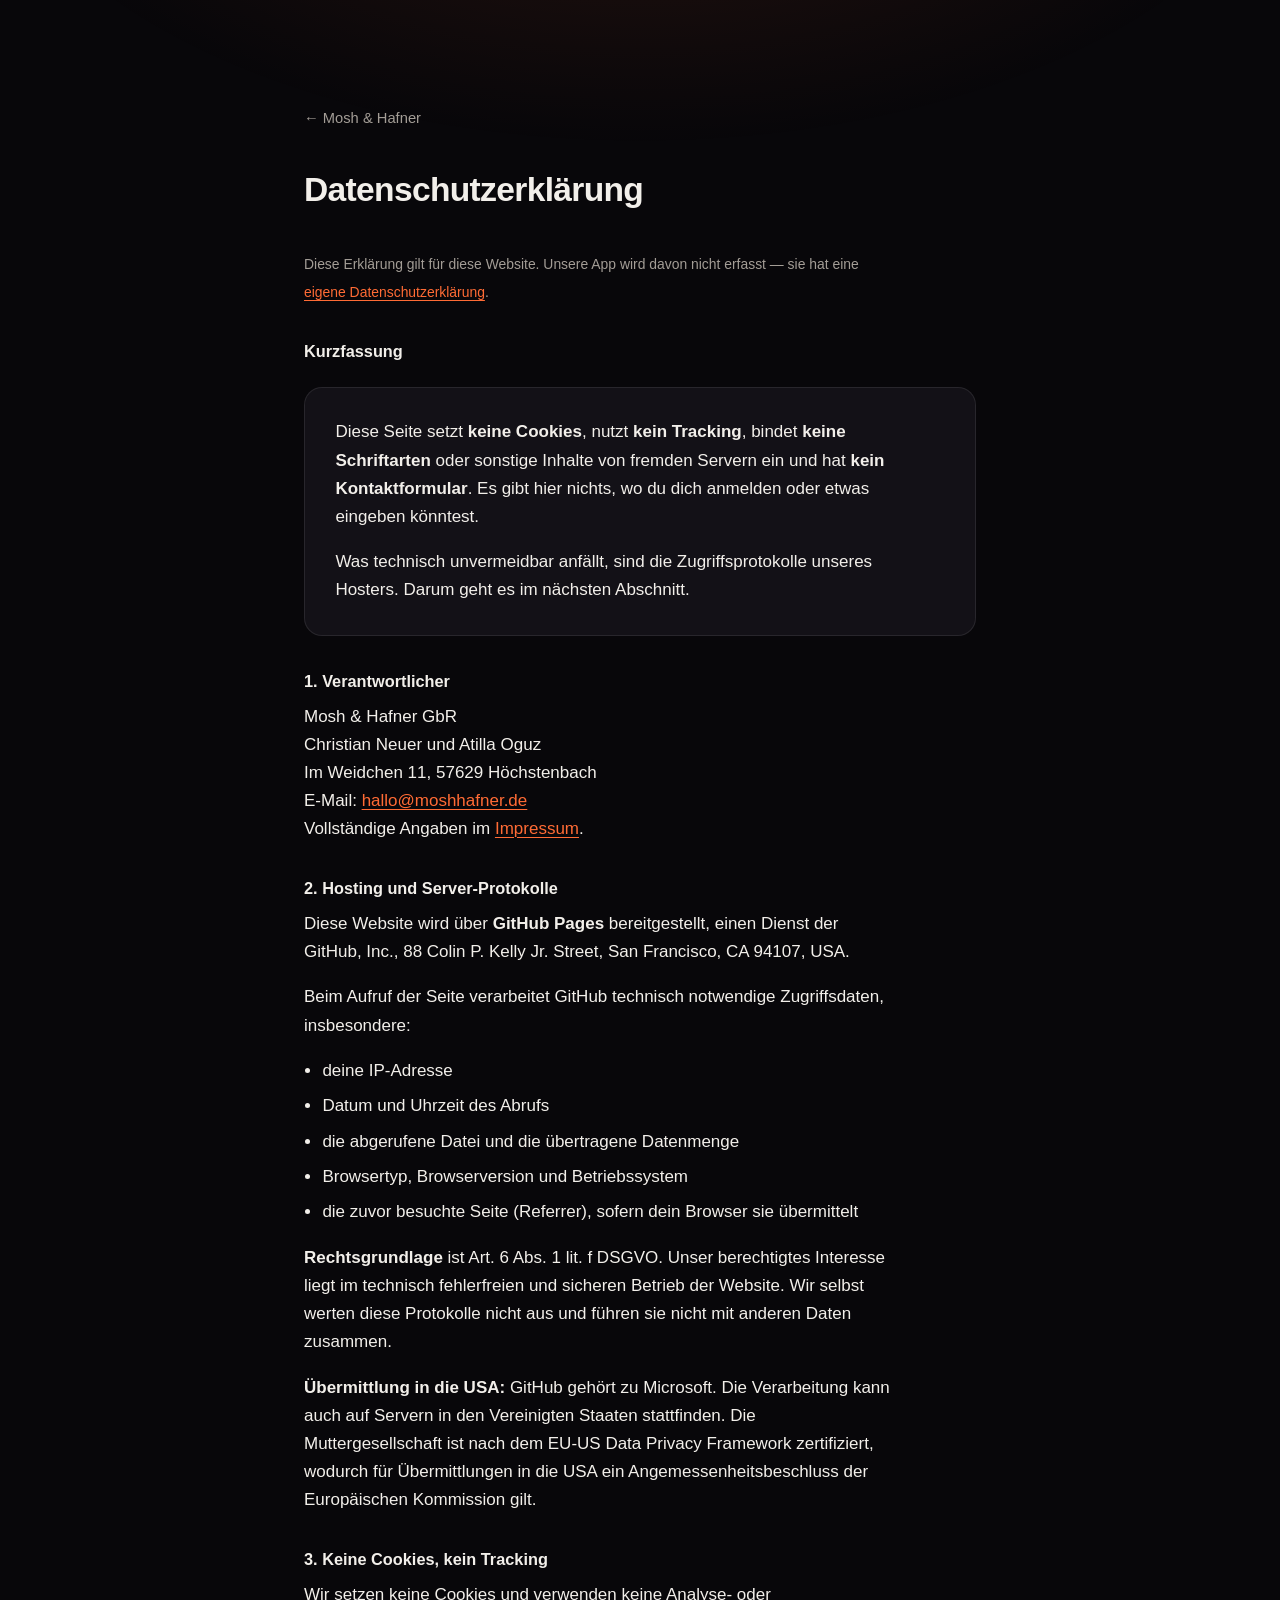
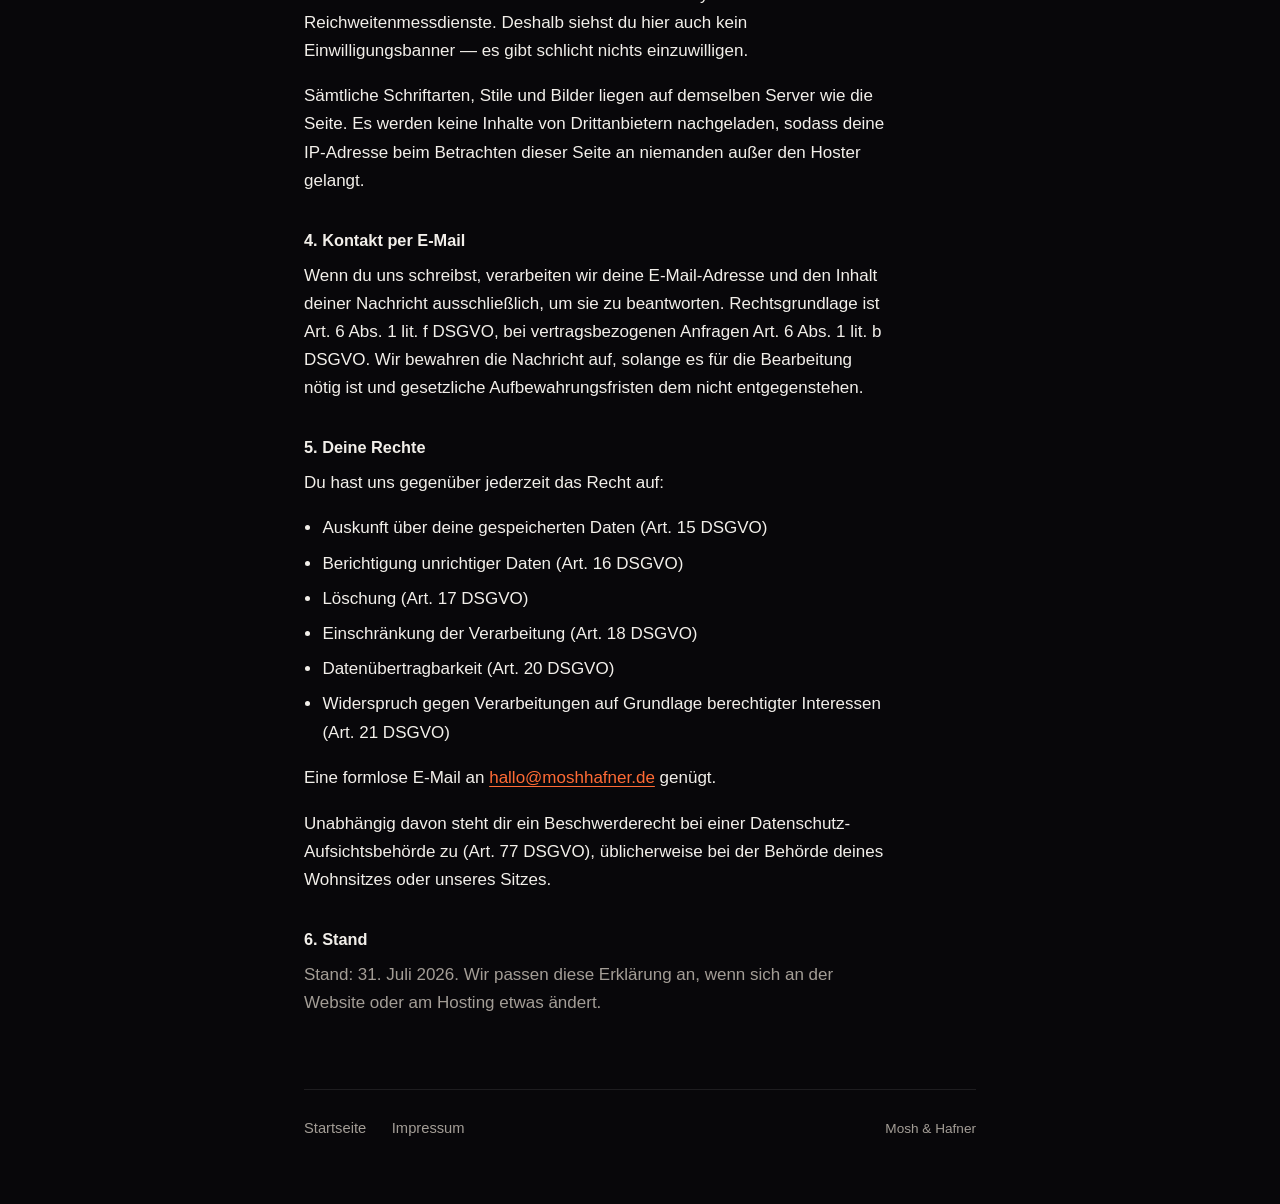
==== datenschutz.html @ 124a92b2 "Studio-Seite Mosh & Hafner Startseite, Impressum und Datenschutzerklaerung fuer moshhafner.de. Stati" ====
<!doctype html>
<!--
  ENTWURF — vor der Veroeffentlichung pruefen lassen.
  Diese Erklaerung betrifft ausschliesslich DIESE WEBSITE, nicht die App.
  Die App hat eine eigene, separat gepflegte Datenschutzerklaerung.
  Anzupassen, sobald sich am Hosting etwas aendert (z. B. Wechsel weg von GitHub Pages).
-->
<html lang="de">
  <head>
    <meta charset="utf-8" />
    <meta name="viewport" content="width=device-width, initial-scale=1" />
    <title>Datenschutz — Mosh &amp; Hafner</title>
    <meta name="robots" content="noindex" />
    <meta name="color-scheme" content="dark" />
    <link rel="stylesheet" href="style.css" />
  </head>
  <body>
    <main class="wrap">
      <a class="back" href="index.html">← Mosh &amp; Hafner</a>

      <h1 class="page-title">Datenschutzerklärung</h1>

      <p class="muted">
        <small
          >Diese Erklärung gilt für diese Website. Unsere App wird davon nicht erfasst
          — sie hat eine
          <a
            href="https://christianneuer14-sketch.github.io/personendb-privacy/"
            rel="noopener"
            >eigene Datenschutzerklärung</a
          >.</small
        >
      </p>

      <h3>Kurzfassung</h3>
      <div class="card">
        <p>
          Diese Seite setzt <strong>keine Cookies</strong>, nutzt
          <strong>kein Tracking</strong>, bindet <strong>keine Schriftarten</strong>
          oder sonstige Inhalte von fremden Servern ein und hat
          <strong>kein Kontaktformular</strong>. Es gibt hier nichts, wo du dich
          anmelden oder etwas eingeben könntest.
        </p>
        <p>
          Was technisch unvermeidbar anfällt, sind die Zugriffsprotokolle unseres
          Hosters. Darum geht es im nächsten Abschnitt.
        </p>
      </div>

      <h3>1. Verantwortlicher</h3>
      <p>
        Mosh &amp; Hafner GbR<br />
        Christian Neuer und Atilla Oguz<br />
        Im Weidchen 11, 57629 Höchstenbach<br />
        E-Mail: <a href="mailto:hallo@moshhafner.de">hallo@moshhafner.de</a><br />
        Vollständige Angaben im <a href="impressum.html">Impressum</a>.
      </p>

      <h3>2. Hosting und Server-Protokolle</h3>
      <p>
        Diese Website wird über <strong>GitHub Pages</strong> bereitgestellt, einen
        Dienst der GitHub, Inc., 88 Colin P. Kelly Jr. Street, San Francisco, CA 94107,
        USA.
      </p>
      <p>
        Beim Aufruf der Seite verarbeitet GitHub technisch notwendige Zugriffsdaten,
        insbesondere:
      </p>
      <ul>
        <li>deine IP-Adresse</li>
        <li>Datum und Uhrzeit des Abrufs</li>
        <li>die abgerufene Datei und die übertragene Datenmenge</li>
        <li>Browsertyp, Browserversion und Betriebssystem</li>
        <li>die zuvor besuchte Seite (Referrer), sofern dein Browser sie übermittelt</li>
      </ul>
      <p>
        <strong>Rechtsgrundlage</strong> ist Art. 6 Abs. 1 lit. f DSGVO. Unser
        berechtigtes Interesse liegt im technisch fehlerfreien und sicheren Betrieb der
        Website. Wir selbst werten diese Protokolle nicht aus und führen sie nicht mit
        anderen Daten zusammen.
      </p>
      <p>
        <strong>Übermittlung in die USA:</strong> GitHub gehört zu Microsoft. Die
        Verarbeitung kann auch auf Servern in den Vereinigten Staaten stattfinden. Die
        Muttergesellschaft ist nach dem EU-US Data Privacy Framework zertifiziert,
        wodurch für Übermittlungen in die USA ein Angemessenheitsbeschluss der
        Europäischen Kommission gilt.
      </p>

      <h3>3. Keine Cookies, kein Tracking</h3>
      <p>
        Wir setzen keine Cookies und verwenden keine Analyse- oder
        Reichweitenmessdienste. Deshalb siehst du hier auch kein Einwilligungsbanner —
        es gibt schlicht nichts einzuwilligen.
      </p>
      <p>
        Sämtliche Schriftarten, Stile und Bilder liegen auf demselben Server wie die
        Seite. Es werden keine Inhalte von Drittanbietern nachgeladen, sodass deine
        IP-Adresse beim Betrachten dieser Seite an niemanden außer den Hoster gelangt.
      </p>

      <h3>4. Kontakt per E-Mail</h3>
      <p>
        Wenn du uns schreibst, verarbeiten wir deine E-Mail-Adresse und den Inhalt
        deiner Nachricht ausschließlich, um sie zu beantworten. Rechtsgrundlage ist
        Art. 6 Abs. 1 lit. f DSGVO, bei vertragsbezogenen Anfragen Art. 6 Abs. 1 lit. b
        DSGVO. Wir bewahren die Nachricht auf, solange es für die Bearbeitung nötig ist
        und gesetzliche Aufbewahrungsfristen dem nicht entgegenstehen.
      </p>

      <h3>5. Deine Rechte</h3>
      <p>Du hast uns gegenüber jederzeit das Recht auf:</p>
      <ul>
        <li>Auskunft über deine gespeicherten Daten (Art. 15 DSGVO)</li>
        <li>Berichtigung unrichtiger Daten (Art. 16 DSGVO)</li>
        <li>Löschung (Art. 17 DSGVO)</li>
        <li>Einschränkung der Verarbeitung (Art. 18 DSGVO)</li>
        <li>Datenübertragbarkeit (Art. 20 DSGVO)</li>
        <li>
          Widerspruch gegen Verarbeitungen auf Grundlage berechtigter Interessen
          (Art. 21 DSGVO)
        </li>
      </ul>
      <p>
        Eine formlose E-Mail an
        <a href="mailto:hallo@moshhafner.de">hallo@moshhafner.de</a> genügt.
      </p>
      <p>
        Unabhängig davon steht dir ein Beschwerderecht bei einer
        Datenschutz-Aufsichtsbehörde zu (Art. 77 DSGVO), üblicherweise bei der Behörde
        deines Wohnsitzes oder unseres Sitzes.
      </p>

      <h3>6. Stand</h3>
      <p class="muted">
        Stand: 31. Juli 2026. Wir passen diese Erklärung an, wenn sich an der Website
        oder am Hosting etwas ändert.
      </p>

      <footer>
        <a href="index.html">Startseite</a>
        <a href="impressum.html">Impressum</a>
        <span class="spacer">Mosh &amp; Hafner</span>
      </footer>
    </main>
  </body>
</html>
---- style.css ----
/* Mosh & Hafner — Studio-Seite
   Bewusst ohne externe Ressourcen: keine CDN-Fonts, kein Analytics, keine Icons
   von fremden Servern. Jeder externe Aufruf wuerde die IP-Adresse der Besucher an
   Dritte geben - das passt weder zur Produkthaltung noch zur Rechtslage
   (vgl. LG Muenchen I, 20.01.2022, Az. 3 O 17493/20 zu Google Fonts). */

:root {
  --bg: #08070A;
  --bg-raised: #131117;
  --edge: rgba(255, 255, 255, 0.09);
  --text: #F2EFEA;
  --text-muted: #A39D96;
  --brand: #FF6B35;
  --radius: 18px;
  --measure: 62ch;
}

*,
*::before,
*::after {
  box-sizing: border-box;
}

html {
  -webkit-text-size-adjust: 100%;
}

body {
  margin: 0;
  background: var(--bg);
  color: var(--text);
  font-family: "Inter", -apple-system, BlinkMacSystemFont, "Segoe UI", Roboto,
    "Helvetica Neue", Arial, sans-serif;
  font-size: 17px;
  line-height: 1.65;
  -webkit-font-smoothing: antialiased;
}

/* Warmer Lichtschein oben - das einzige dekorative Element der Seite. */
body::before {
  content: "";
  position: fixed;
  inset: 0;
  pointer-events: none;
  background: radial-gradient(
    62rem 34rem at 50% -14rem,
    rgba(255, 107, 53, 0.14),
    transparent 68%
  );
}

.wrap {
  position: relative;
  max-width: 46rem;
  margin: 0 auto;
  padding: clamp(3rem, 9vw, 6.5rem) clamp(1.25rem, 5vw, 2rem) 4rem;
}

/* --- Kopf --- */

.brand {
  display: inline-block;
  font-size: clamp(1.9rem, 5.4vw, 2.7rem);
  font-weight: 600;
  letter-spacing: -0.022em;
  margin: 0;
  text-decoration: none;
  color: var(--text);
}

.brand .amp {
  color: var(--brand);
  font-style: italic;
  padding: 0 0.06em;
}

.tagline {
  color: var(--text-muted);
  font-size: 1.05rem;
  margin: 0.55rem 0 0;
}

/* --- Text --- */

h2 {
  font-size: 0.82rem;
  font-weight: 600;
  letter-spacing: 0.13em;
  text-transform: uppercase;
  color: var(--text-muted);
  margin: 3.4rem 0 1rem;
}

h1.page-title {
  font-size: clamp(1.6rem, 4.4vw, 2.1rem);
  font-weight: 600;
  letter-spacing: -0.02em;
  margin: 0 0 2rem;
}

h3 {
  font-size: 1.02rem;
  font-weight: 600;
  margin: 2rem 0 0.5rem;
}

p {
  max-width: var(--measure);
  margin: 0 0 1.1rem;
}

.lead {
  font-size: 1.14rem;
  margin-top: 2.4rem;
}

.muted {
  color: var(--text-muted);
}

small {
  font-size: 0.87rem;
  line-height: 1.6;
}

a {
  color: var(--brand);
  text-underline-offset: 3px;
  text-decoration-thickness: 1px;
}

a:hover {
  text-decoration-thickness: 2px;
}

ul {
  max-width: var(--measure);
  padding-left: 1.15rem;
  margin: 0 0 1.1rem;
}

li {
  margin-bottom: 0.45rem;
}

/* --- Bild --- */

.portrait {
  margin: 2.3rem 0 0.5rem;
}

.portrait img {
  display: block;
  width: 100%;
  height: auto;
  border-radius: var(--radius);
  border: 1px solid var(--edge);
}

.portrait figcaption {
  margin-top: 0.75rem;
  font-size: 0.88rem;
  color: var(--text-muted);
}

/* --- Karte --- */

.card {
  background: var(--bg-raised);
  border: 1px solid var(--edge);
  border-radius: var(--radius);
  padding: clamp(1.3rem, 4vw, 1.9rem);
  margin: 1.4rem 0;
}

.card p:last-child {
  margin-bottom: 0;
}

.card-label {
  display: inline-block;
  font-size: 0.74rem;
  font-weight: 600;
  letter-spacing: 0.1em;
  text-transform: uppercase;
  color: var(--brand);
  margin-bottom: 0.7rem;
}

/* Platzhalter, die vor dem Veroeffentlichen ersetzt werden muessen. */
.todo {
  background: rgba(255, 107, 53, 0.13);
  border-bottom: 1px dashed var(--brand);
  padding: 0.05em 0.35em;
  border-radius: 4px;
  font-weight: 600;
}

/* --- Fuss --- */

footer {
  margin-top: 4.5rem;
  padding-top: 1.6rem;
  border-top: 1px solid var(--edge);
  display: flex;
  flex-wrap: wrap;
  gap: 0.7rem 1.6rem;
  align-items: baseline;
  font-size: 0.92rem;
}

footer a {
  color: var(--text-muted);
  text-decoration: none;
}

footer a:hover {
  color: var(--text);
  text-decoration: underline;
}

footer .spacer {
  margin-left: auto;
  color: var(--text-muted);
  font-size: 0.85rem;
}

.back {
  display: inline-block;
  margin-bottom: 2rem;
  font-size: 0.92rem;
  color: var(--text-muted);
  text-decoration: none;
}

.back:hover {
  color: var(--text);
}

@media (prefers-reduced-motion: no-preference) {
  a,
  footer a {
    transition: color 0.15s ease;
  }
}
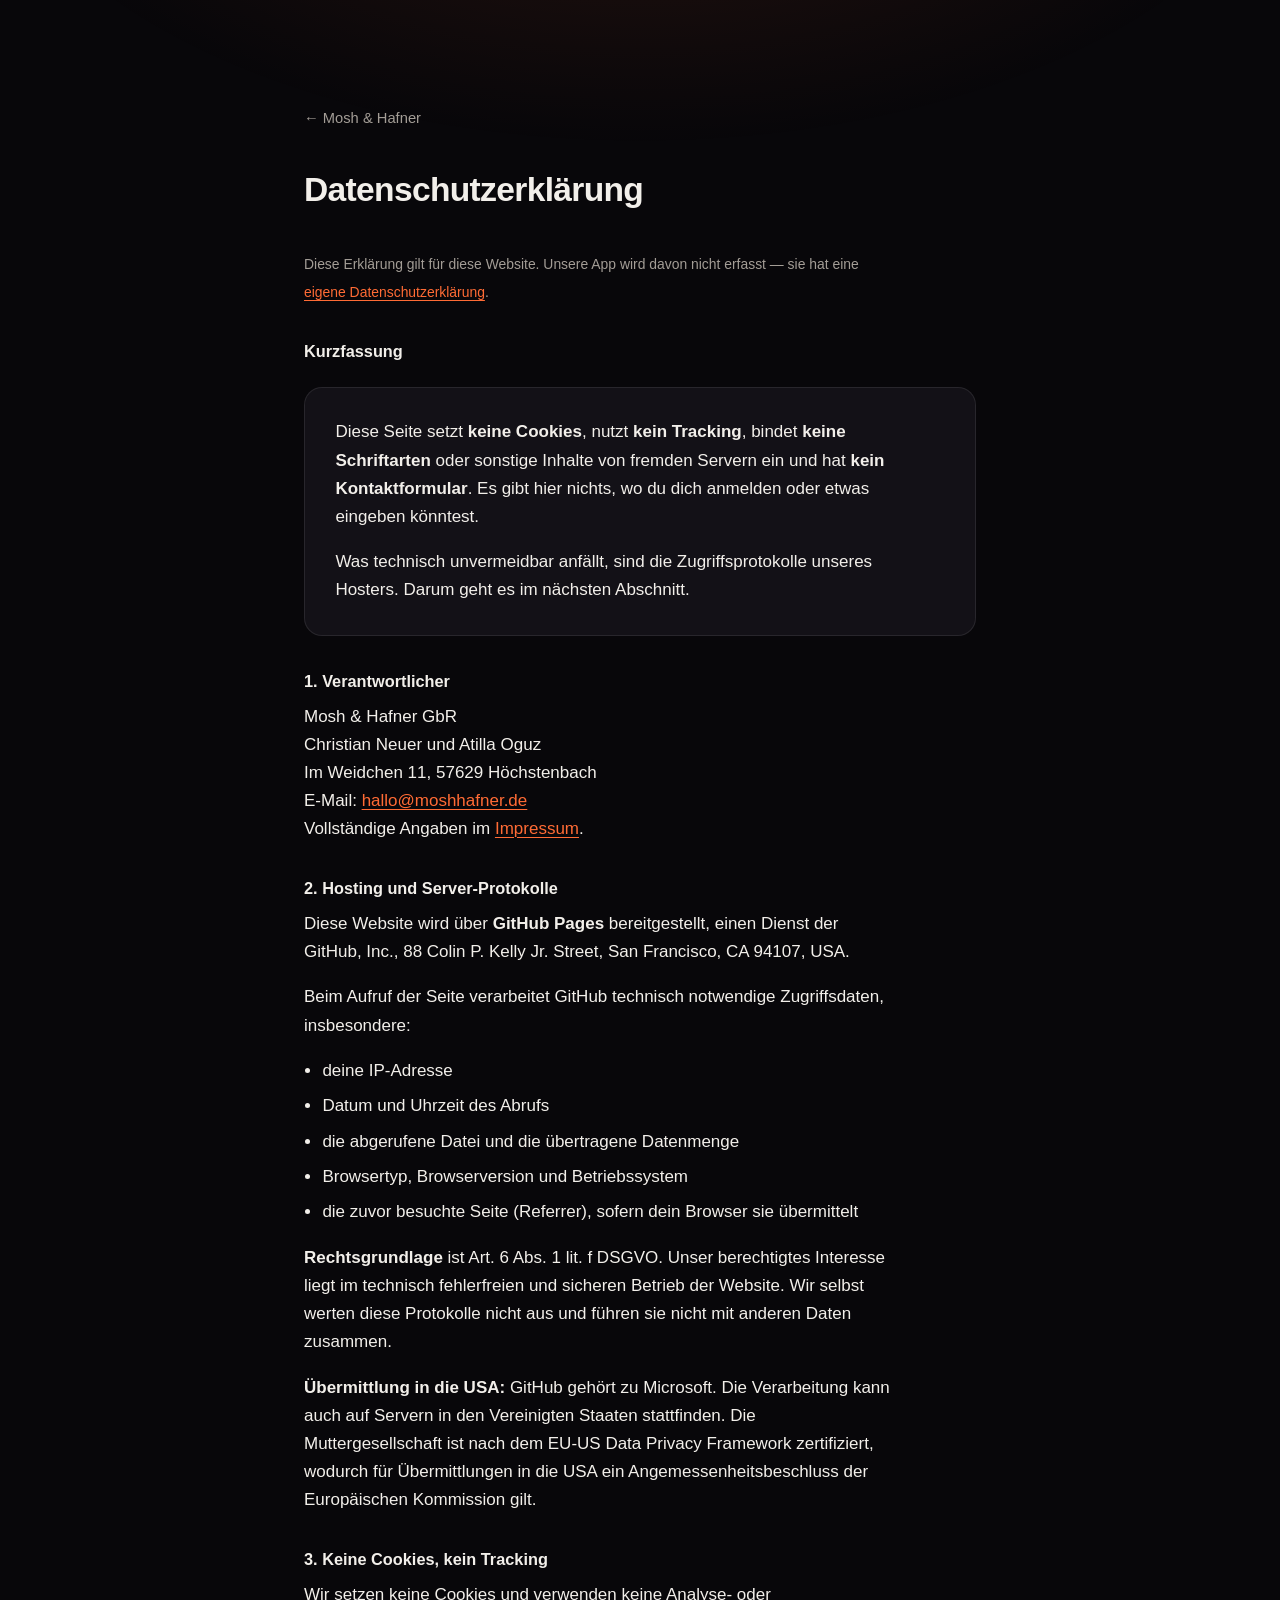
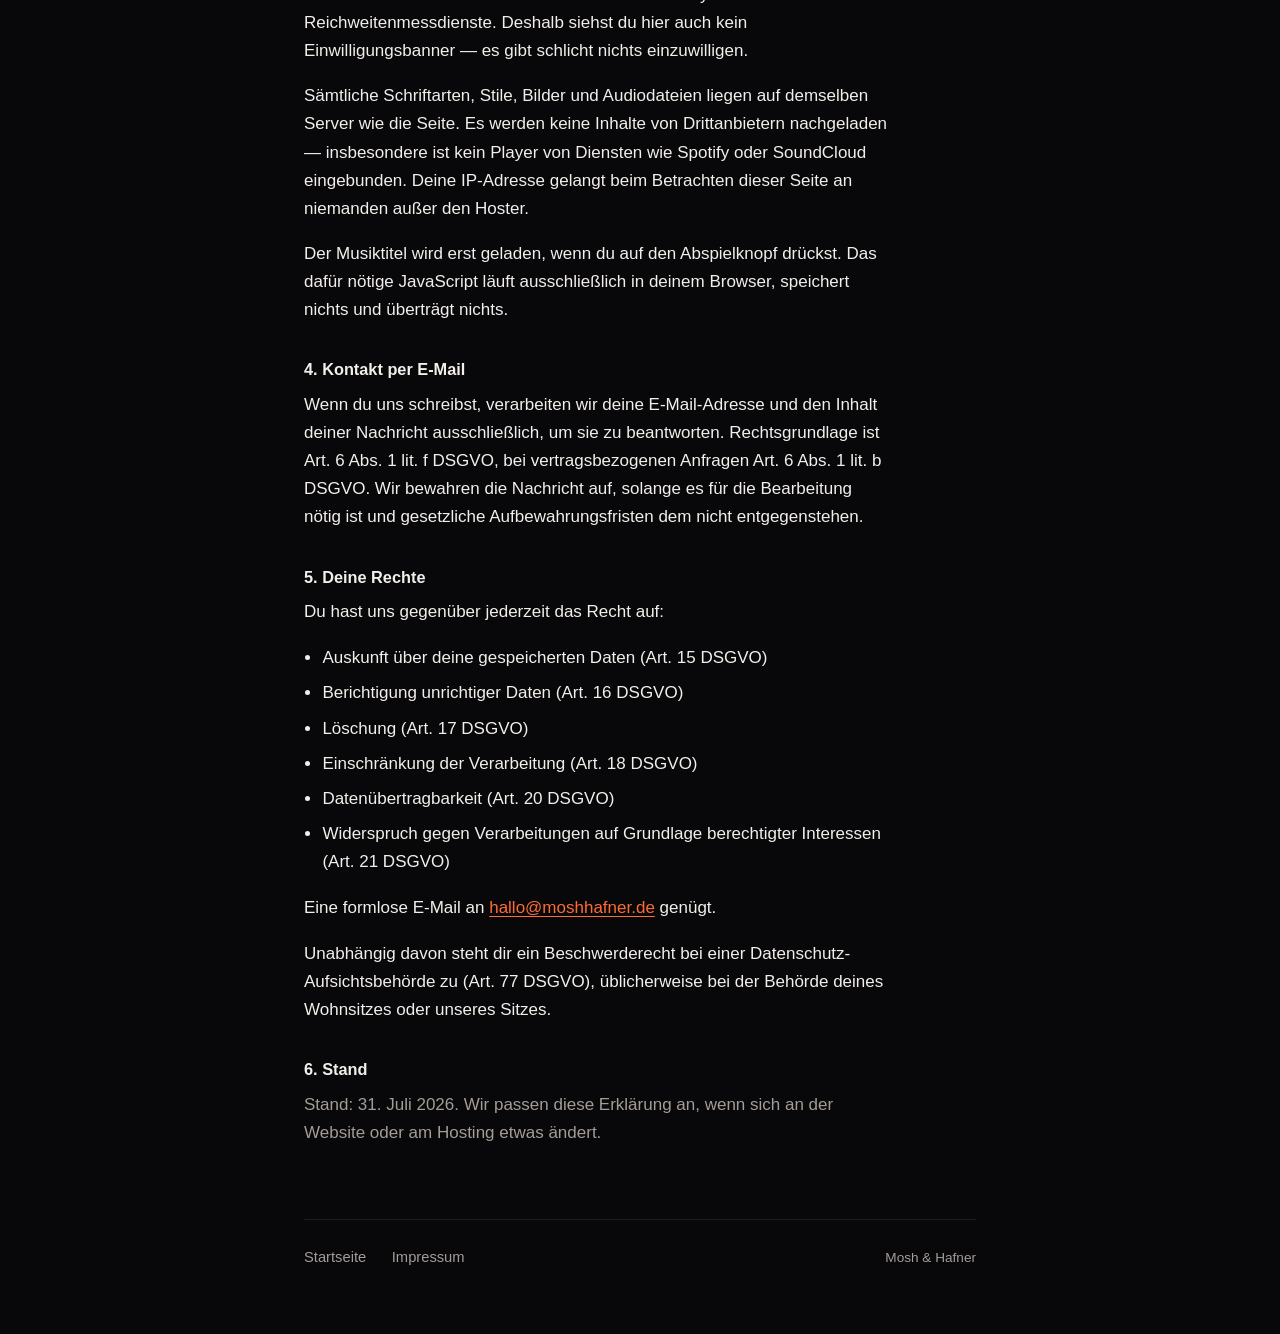
==== commit 5f85689c: "Schriftzug groesser und mit Einblendung, Datenschutz nachgezogen Der Schriftzug waechst von ~43 auf " ====
--- a/datenschutz.html
+++ b/datenschutz.html
@@ -94,9 +94,16 @@
         es gibt schlicht nichts einzuwilligen.
       </p>
       <p>
-        Sämtliche Schriftarten, Stile und Bilder liegen auf demselben Server wie die
-        Seite. Es werden keine Inhalte von Drittanbietern nachgeladen, sodass deine
-        IP-Adresse beim Betrachten dieser Seite an niemanden außer den Hoster gelangt.
+        Sämtliche Schriftarten, Stile, Bilder und Audiodateien liegen auf demselben
+        Server wie die Seite. Es werden keine Inhalte von Drittanbietern nachgeladen —
+        insbesondere ist kein Player von Diensten wie Spotify oder SoundCloud
+        eingebunden. Deine IP-Adresse gelangt beim Betrachten dieser Seite an niemanden
+        außer den Hoster.
+      </p>
+      <p>
+        Der Musiktitel wird erst geladen, wenn du auf den Abspielknopf drückst. Das
+        dafür nötige JavaScript läuft ausschließlich in deinem Browser, speichert
+        nichts und überträgt nichts.
       </p>
 
       <h3>4. Kontakt per E-Mail</h3>
--- a/style.css
+++ b/style.css
@@ -59,19 +59,65 @@
 /* --- Kopf --- */
 
 .brand {
+  display: block;
+  font-size: clamp(2.7rem, 9.5vw, 4.8rem);
+  font-weight: 600;
+  letter-spacing: -0.032em;
+  line-height: 1.04;
+  margin: 0;
+  color: var(--text);
+}
+
+/* Jeder Buchstabe steigt einzeln auf - einmalig beim Laden, kein Dauerzappeln. */
+.brand .ch {
   display: inline-block;
-  font-size: clamp(1.9rem, 5.4vw, 2.7rem);
-  font-weight: 600;
-  letter-spacing: -0.022em;
-  margin: 0;
-  text-decoration: none;
-  color: var(--text);
+  animation: rise 0.8s cubic-bezier(0.22, 1, 0.36, 1) backwards;
+  animation-delay: calc(var(--i) * 55ms);
+}
+
+.brand .sp {
+  display: inline-block;
+  width: 0.24em;
 }
 
 .brand .amp {
   color: var(--brand);
   font-style: italic;
-  padding: 0 0.06em;
+  animation:
+    rise 0.8s cubic-bezier(0.22, 1, 0.36, 1) backwards,
+    glow 5s ease-in-out infinite;
+  animation-delay: calc(var(--i) * 55ms), 1.6s;
+}
+
+@keyframes rise {
+  from {
+    opacity: 0;
+    transform: translateY(0.4em);
+    filter: blur(7px);
+  }
+  to {
+    opacity: 1;
+    transform: none;
+    filter: blur(0);
+  }
+}
+
+@keyframes glow {
+  0%,
+  100% {
+    text-shadow: 0 0 0 rgba(255, 107, 53, 0);
+  }
+  50% {
+    text-shadow: 0 0 26px rgba(255, 107, 53, 0.5);
+  }
+}
+
+/* Wer im System "weniger Bewegung" eingestellt hat, bekommt die Seite ruhig. */
+@media (prefers-reduced-motion: reduce) {
+  .brand .ch,
+  .brand .amp {
+    animation: none;
+  }
 }
 
 .tagline {
@@ -160,6 +206,69 @@
 .portrait figcaption {
   margin-top: 0.75rem;
   font-size: 0.88rem;
+  color: var(--text-muted);
+}
+
+/* --- Track --- */
+
+.track {
+  display: flex;
+  align-items: center;
+  gap: 0.95rem;
+  max-width: var(--measure);
+  background: var(--bg-raised);
+  border: 1px solid var(--edge);
+  border-radius: var(--radius);
+  padding: 0.85rem 1.05rem;
+  margin: 1.9rem 0;
+}
+
+.track-play {
+  flex: none;
+  width: 2.85rem;
+  height: 2.85rem;
+  padding: 0;
+  border-radius: 50%;
+  border: 1px solid rgba(255, 107, 53, 0.45);
+  background: rgba(255, 107, 53, 0.12);
+  color: var(--brand);
+  cursor: pointer;
+  display: grid;
+  place-items: center;
+}
+
+.track-play:hover {
+  background: rgba(255, 107, 53, 0.22);
+}
+
+.track-play:focus-visible {
+  outline: 2px solid var(--brand);
+  outline-offset: 3px;
+}
+
+.track-play svg {
+  width: 1.3rem;
+  height: 1.3rem;
+  fill: currentColor;
+}
+
+.track-play svg[hidden] {
+  display: none;
+}
+
+.track-meta {
+  display: flex;
+  flex-direction: column;
+  gap: 0.1rem;
+  min-width: 0;
+}
+
+.track-title {
+  font-weight: 600;
+}
+
+.track-sub {
+  font-size: 0.85rem;
   color: var(--text-muted);
 }
 
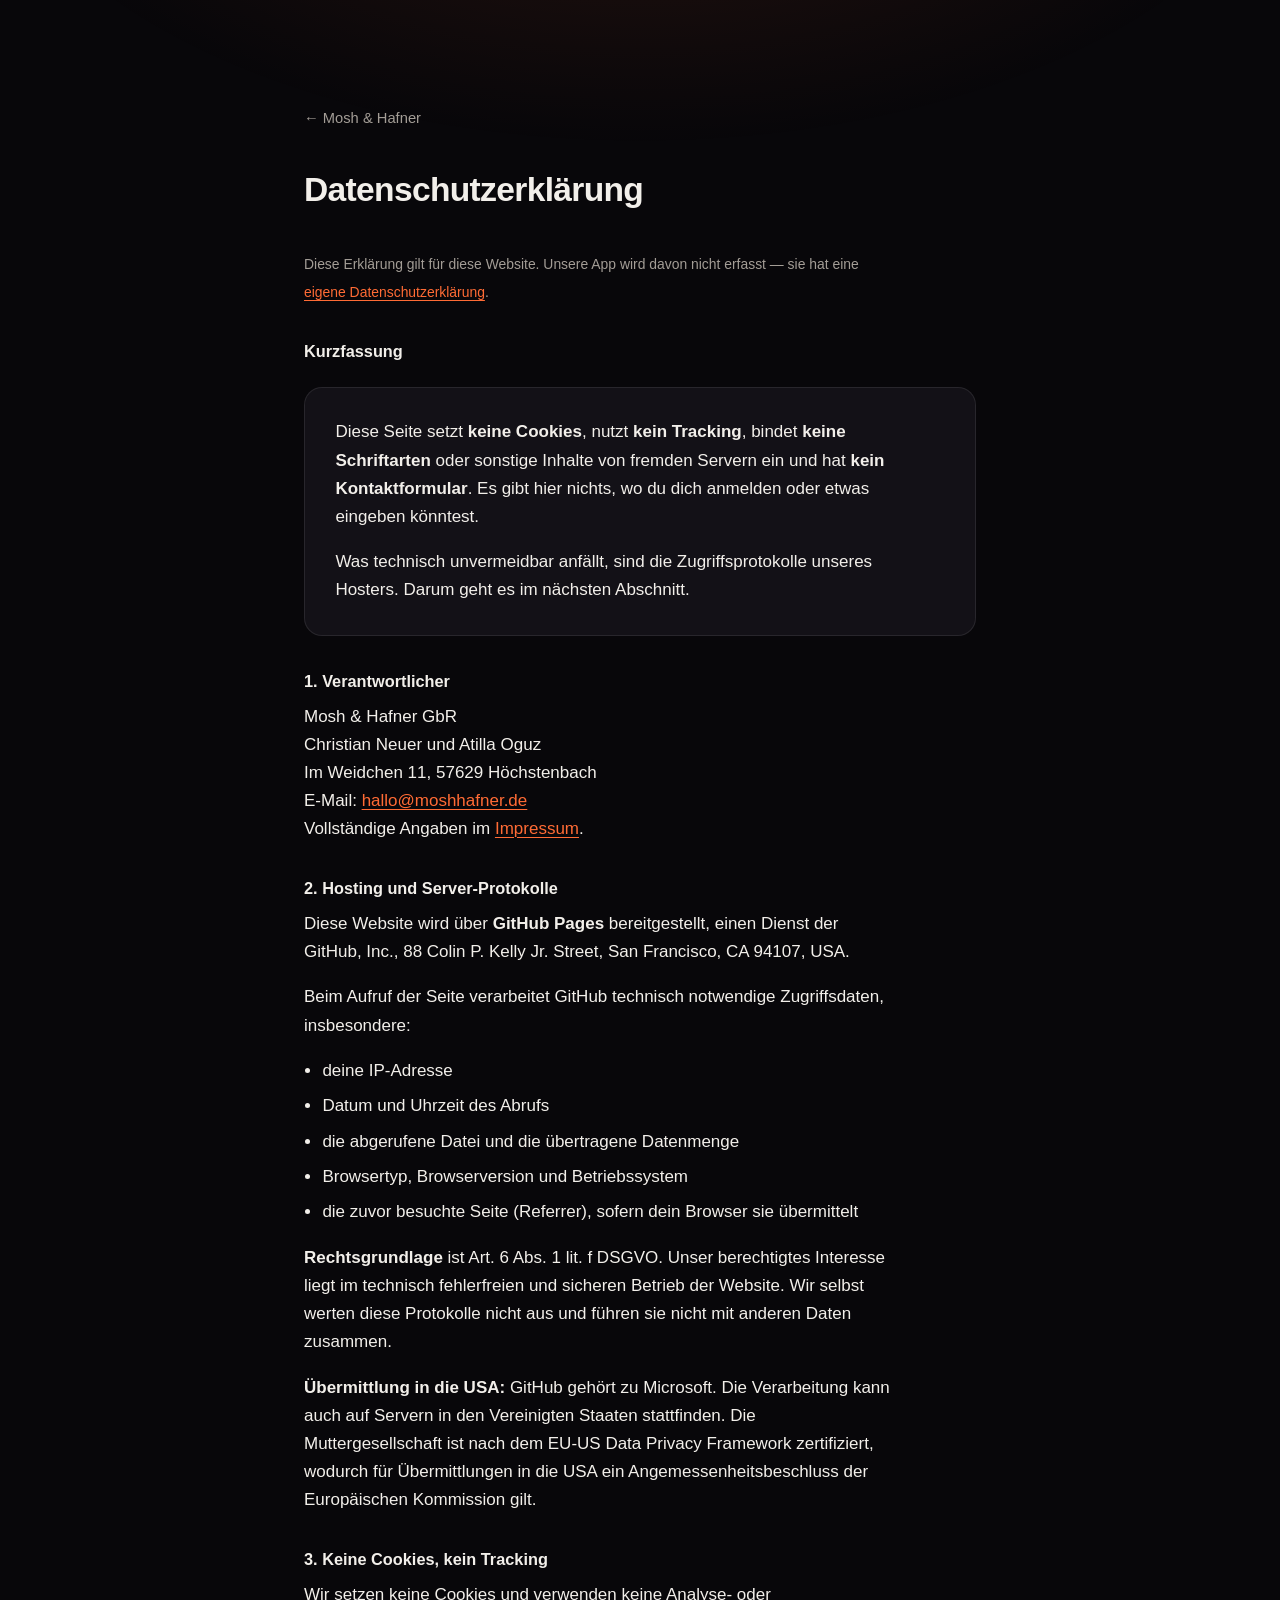
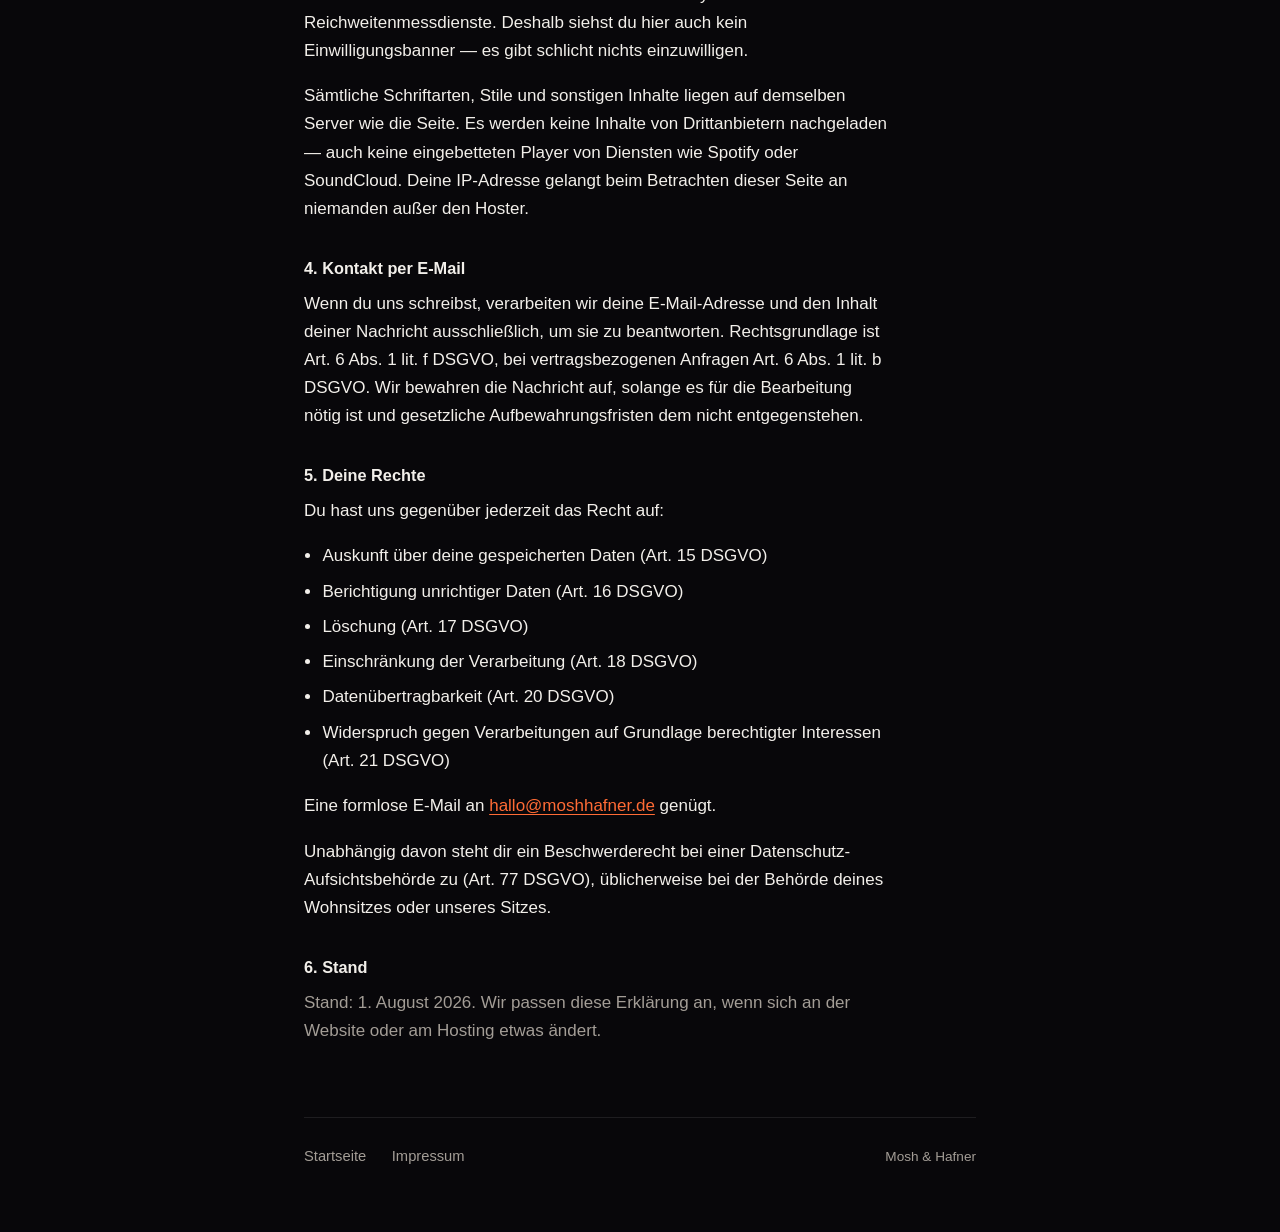
==== commit 32895fd8: "Foto und Track wieder entfernt, Plaetze bleiben frei Beides war fuer einen bestimmten Moment gedacht" ====
--- a/datenschutz.html
+++ b/datenschutz.html
@@ -94,16 +94,10 @@
         es gibt schlicht nichts einzuwilligen.
       </p>
       <p>
-        Sämtliche Schriftarten, Stile, Bilder und Audiodateien liegen auf demselben
-        Server wie die Seite. Es werden keine Inhalte von Drittanbietern nachgeladen —
-        insbesondere ist kein Player von Diensten wie Spotify oder SoundCloud
-        eingebunden. Deine IP-Adresse gelangt beim Betrachten dieser Seite an niemanden
-        außer den Hoster.
-      </p>
-      <p>
-        Der Musiktitel wird erst geladen, wenn du auf den Abspielknopf drückst. Das
-        dafür nötige JavaScript läuft ausschließlich in deinem Browser, speichert
-        nichts und überträgt nichts.
+        Sämtliche Schriftarten, Stile und sonstigen Inhalte liegen auf demselben Server
+        wie die Seite. Es werden keine Inhalte von Drittanbietern nachgeladen — auch
+        keine eingebetteten Player von Diensten wie Spotify oder SoundCloud. Deine
+        IP-Adresse gelangt beim Betrachten dieser Seite an niemanden außer den Hoster.
       </p>
 
       <h3>4. Kontakt per E-Mail</h3>
@@ -140,7 +134,7 @@
 
       <h3>6. Stand</h3>
       <p class="muted">
-        Stand: 31. Juli 2026. Wir passen diese Erklärung an, wenn sich an der Website
+        Stand: 1. August 2026. Wir passen diese Erklärung an, wenn sich an der Website
         oder am Hosting etwas ändert.
       </p>
 
--- a/style.css
+++ b/style.css
@@ -68,11 +68,14 @@
   color: var(--text);
 }
 
-/* Jeder Buchstabe steigt einzeln auf - einmalig beim Laden, kein Dauerzappeln. */
+/* Dramaturgie: "Mosh" baut sich langsam auf (--dur .95s, ~380 ms Abstand),
+   danach zwei Sekunden Stille, dann kommen "&" und "Hafner" in einem Rutsch.
+   Verzoegerung und Dauer stehen als --d / --dur am jeweiligen Buchstaben,
+   damit die Pause ablesbar ist statt in einer Formel zu verschwinden. */
 .brand .ch {
   display: inline-block;
-  animation: rise 0.8s cubic-bezier(0.22, 1, 0.36, 1) backwards;
-  animation-delay: calc(var(--i) * 55ms);
+  animation: rise var(--dur, 0.65s) cubic-bezier(0.22, 1, 0.36, 1) backwards;
+  animation-delay: var(--d, 0ms);
 }
 
 .brand .sp {
@@ -84,9 +87,9 @@
   color: var(--brand);
   font-style: italic;
   animation:
-    rise 0.8s cubic-bezier(0.22, 1, 0.36, 1) backwards,
+    rise var(--dur, 0.65s) cubic-bezier(0.22, 1, 0.36, 1) backwards,
     glow 5s ease-in-out infinite;
-  animation-delay: calc(var(--i) * 55ms), 1.6s;
+  animation-delay: var(--d, 0ms), 5.2s;
 }
 
 @keyframes rise {
@@ -112,10 +115,13 @@
   }
 }
 
-/* Wer im System "weniger Bewegung" eingestellt hat, bekommt die Seite ruhig. */
+/* Wer im System "weniger Bewegung" eingestellt hat, bekommt die Seite ruhig.
+   Der Knopf behaelt dabei seinen ruhenden Schein - er glimmt, statt zu flackern. */
 @media (prefers-reduced-motion: reduce) {
   .brand .ch,
-  .brand .amp {
+  .brand .amp,
+  .track-play,
+  .track-play svg {
     animation: none;
   }
 }
@@ -189,7 +195,7 @@
   margin-bottom: 0.45rem;
 }
 
-/* --- Bild --- */
+/* --- Bild --- (Platz derzeit leer, Stile bleiben fuer den Austausch stehen) */
 
 .portrait {
   margin: 2.3rem 0 0.5rem;
@@ -209,7 +215,7 @@
   color: var(--text-muted);
 }
 
-/* --- Track --- */
+/* --- Track --- (Platz derzeit leer, Stile bleiben fuer den Austausch stehen) */
 
 .track {
   display: flex;
@@ -225,31 +231,95 @@
 
 .track-play {
   flex: none;
-  width: 2.85rem;
-  height: 2.85rem;
+  width: 3.4rem;
+  height: 3.4rem;
   padding: 0;
   border-radius: 50%;
-  border: 1px solid rgba(255, 107, 53, 0.45);
-  background: rgba(255, 107, 53, 0.12);
+  border: 1px solid rgba(255, 107, 53, 0.5);
+  background: radial-gradient(
+    circle at 50% 62%,
+    rgba(255, 138, 66, 0.3),
+    rgba(255, 107, 53, 0.1)
+  );
   color: var(--brand);
   cursor: pointer;
   display: grid;
   place-items: center;
+  box-shadow: 0 0 16px 2px rgba(255, 107, 53, 0.3);
+  animation: burn 2.3s ease-in-out infinite;
 }
 
 .track-play:hover {
-  background: rgba(255, 107, 53, 0.22);
+  border-color: rgba(255, 107, 53, 0.75);
 }
 
 .track-play:focus-visible {
   outline: 2px solid var(--brand);
-  outline-offset: 3px;
+  outline-offset: 4px;
 }
 
 .track-play svg {
-  width: 1.3rem;
-  height: 1.3rem;
+  width: 1.5rem;
+  height: 1.5rem;
   fill: currentColor;
+  animation: heat 3.7s ease-in-out infinite;
+}
+
+/* Zwei Takte, die nie aufgehen: 2,3 s aussen, 3,7 s innen. Dadurch driften
+   sie staendig gegeneinander und das Flackern wiederholt sich nie sichtbar -
+   der Unterschied zwischen Feuer und einem blinkenden Laempchen. Die krummen
+   Prozentwerte sind ebenfalls Absicht, gleichmaessige wirken wie ein Puls. */
+@keyframes burn {
+  0% {
+    box-shadow: 0 0 14px 2px rgba(255, 107, 53, 0.28), 0 0 0 0 rgba(255, 107, 53, 0.2);
+  }
+  17% {
+    box-shadow: 0 0 30px 7px rgba(255, 107, 53, 0.52), 0 0 0 3px rgba(255, 107, 53, 0.12);
+  }
+  31% {
+    box-shadow: 0 0 19px 3px rgba(255, 107, 53, 0.34), 0 0 0 1px rgba(255, 107, 53, 0.18);
+  }
+  49% {
+    box-shadow: 0 0 38px 10px rgba(255, 107, 53, 0.6), 0 0 0 5px rgba(255, 107, 53, 0.09);
+  }
+  63% {
+    box-shadow: 0 0 22px 4px rgba(255, 107, 53, 0.36), 0 0 0 2px rgba(255, 107, 53, 0.16);
+  }
+  81% {
+    box-shadow: 0 0 32px 8px rgba(255, 107, 53, 0.5), 0 0 0 4px rgba(255, 107, 53, 0.11);
+  }
+  100% {
+    box-shadow: 0 0 14px 2px rgba(255, 107, 53, 0.28), 0 0 0 0 rgba(255, 107, 53, 0.2);
+  }
+}
+
+@keyframes heat {
+  0%,
+  100% {
+    color: #ff6b35;
+    filter: drop-shadow(0 0 3px rgba(255, 107, 53, 0.6));
+  }
+  40% {
+    color: #ffa04f;
+    filter: drop-shadow(0 0 9px rgba(255, 150, 70, 0.85));
+  }
+  70% {
+    color: #ff8038;
+    filter: drop-shadow(0 0 5px rgba(255, 120, 55, 0.7));
+  }
+}
+
+/* Sobald der Song laeuft, hoert das Feuer auf. Die Einladung ist angenommen -
+   ein Knopf, der weiter lockt, waehrend man ihm schon gefolgt ist, ist Laerm. */
+.track.is-playing .track-play {
+  animation: none;
+  box-shadow: 0 0 16px 3px rgba(255, 107, 53, 0.26);
+}
+
+.track.is-playing .track-play svg {
+  animation: none;
+  color: var(--brand);
+  filter: none;
 }
 
 .track-play svg[hidden] {
